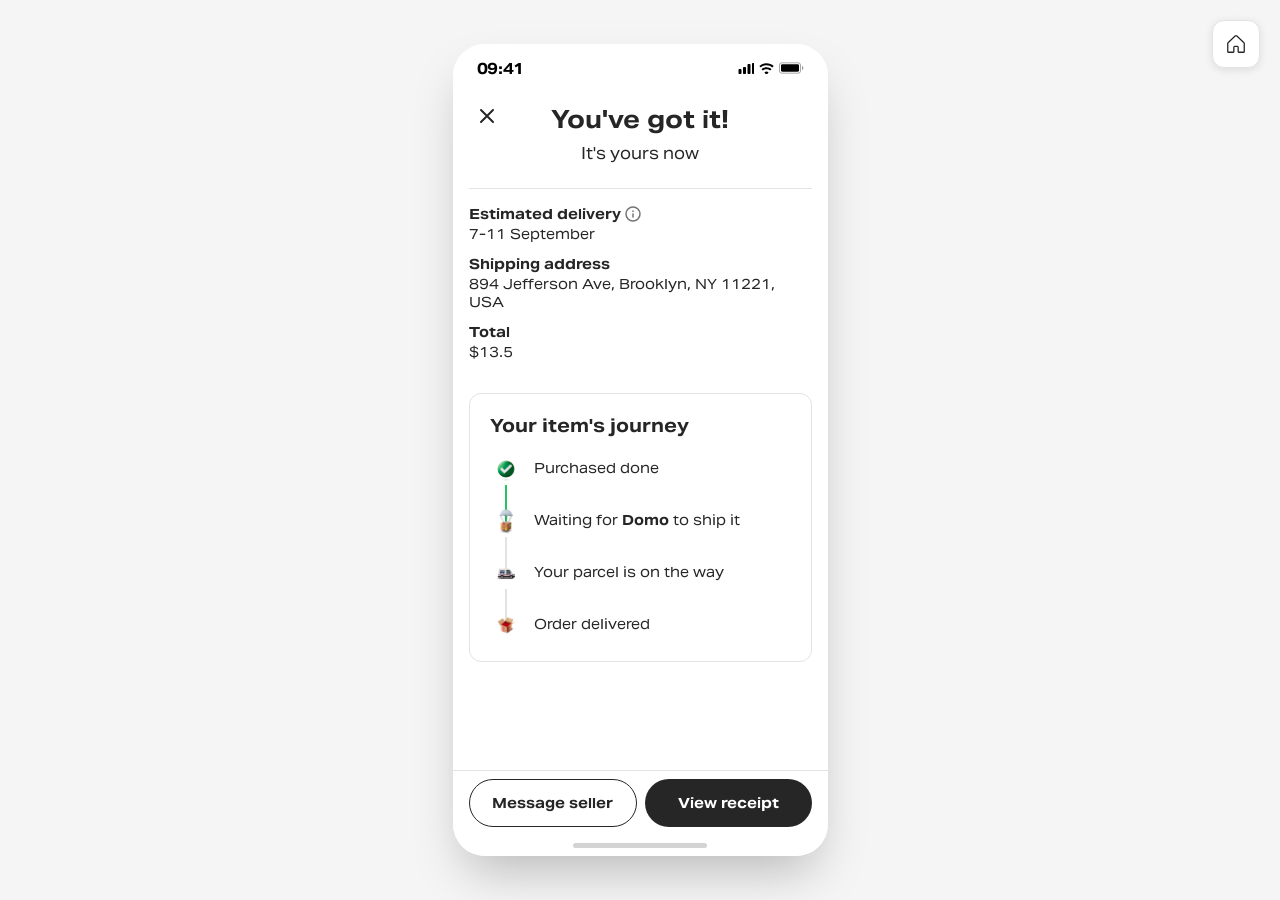
==== prototypes/confirmation.html @ d4b65e2c "Initial commit: Brand Energy prototype showcase - Overview page with Checkout and Likes prototypes -" ====
<!DOCTYPE html>
<html lang="en">
<head>
    <meta charset="UTF-8">
    <meta name="viewport" content="width=device-width, initial-scale=1.0, maximum-scale=1.0, user-scalable=no">
    <title>Order Confirmed - Brand Energy</title>
    <link rel="stylesheet" href="../styles/checkout.css">
    <link rel="stylesheet" href="../styles/confirmation.css">
</head>
<body>
    <!-- Page Navigation (outside prototype) -->
    <a href="../index.html" class="page-home" aria-label="Back to overview">
        <img src="../public/illustrations/Home.svg" alt="Home">
    </a>

    <div class="device-frame">
        <div class="confirmation-screen-page">
            <!-- Status Bar -->
            <div class="status-bar">
                <span class="time">09:41</span>
                <div class="status-icons">
                    <svg class="signal" width="17" height="11" viewBox="0 0 17 11" fill="none">
                        <path fill-rule="evenodd" clip-rule="evenodd" d="M10.5 2C10.5 1.44772 10.9477 1 11.5 1H12.5C13.0523 1 13.5 1.44772 13.5 2V10C13.5 10.5523 13.0523 11 12.5 11H11.5C10.9477 11 10.5 10.5523 10.5 10V2ZM7 4C6.44772 4 6 4.44772 6 5V10C6 10.5523 6.44772 11 7 11H8C8.55228 11 9 10.5523 9 10V5C9 4.44772 8.55228 4 8 4H7ZM1.5 7C1.5 6.44772 1.94772 6 2.5 6H3.5C4.05228 6 4.5 6.44772 4.5 7V10C4.5 10.5523 4.05228 11 3.5 11H2.5C1.94772 11 1.5 10.5523 1.5 10V7ZM16 0C15.4477 0 15 0.447715 15 1V10C15 10.5523 15.4477 11 16 11H17C17.5523 11 18 10.5523 18 10V1C18 0.447715 17.5523 0 17 0H16Z" fill="black"/>
                    </svg>
                    <svg class="wifi" width="15" height="11" viewBox="0 0 15 11" fill="none">
                        <path fill-rule="evenodd" clip-rule="evenodd" d="M7.5 2.24268C9.68547 2.24268 11.6986 3.05823 13.2279 4.41588L14.6421 3.00167C12.7376 1.29326 10.2339 0.242676 7.5 0.242676C4.76614 0.242676 2.26239 1.29326 0.357864 3.00167L1.77208 4.41588C3.30139 3.05823 5.31453 2.24268 7.5 2.24268ZM7.5 6.24268C8.86972 6.24268 10.1205 6.74066 11.0919 7.56611L12.5061 6.1519C11.1602 4.97565 9.41174 4.24268 7.5 4.24268C5.58826 4.24268 3.83981 4.97565 2.49393 6.1519L3.90814 7.56611C4.8795 6.74066 6.13028 6.24268 7.5 6.24268ZM9.62132 9.62132L7.5 11.7426L5.37868 9.62132C6.0052 8.99479 6.86932 8.61396 7.5 8.61396C8.13068 8.61396 8.9948 8.99479 9.62132 9.62132Z" fill="black"/>
                    </svg>
                    <svg class="battery" width="25" height="12" viewBox="0 0 25 12" fill="none">
                        <rect opacity="0.35" x="0.5" y="0.833374" width="21" height="10.3333" rx="2.16667" stroke="black"/>
                        <path opacity="0.4" d="M23 4V8C23.8047 7.66122 24.328 6.87313 24.328 6C24.328 5.12687 23.8047 4.33878 23 4Z" fill="black"/>
                        <rect x="2" y="2.33337" width="18" height="7.33333" rx="1.33333" fill="black"/>
                    </svg>
                </div>
            </div>

            <!-- Close Button -->
            <a href="checkout.html" class="close-btn">
                <svg width="24" height="24" viewBox="0 0 24 24" fill="none">
                    <path d="M18 6L6 18M6 6l12 12" stroke="#262626" stroke-width="2" stroke-linecap="round" stroke-linejoin="round"/>
                </svg>
            </a>

            <!-- Scrollable Content -->
            <div class="confirmation-scroll">
                <!-- Hero Section with Product and Balloons -->
                <div class="hero-section">
                    <!-- Balloons -->
                    <img src="../public/illustrations/red_balloon.png" alt="" class="balloon red-balloon-1">
                    <img src="../public/illustrations/red_balloon.png" alt="" class="balloon red-balloon-2">
                    <img src="../public/illustrations/Depop_balloon.png" alt="" class="balloon depop-balloon">
                    <img src="../public/illustrations/star_balloon.png" alt="" class="balloon star-balloon">
                    <img src="../public/illustrations/red_balloon.png" alt="" class="balloon red-balloon-3">
                    
                    <!-- Animation Container -->
                    <div class="animation-container">
                        <!-- Product Image (gets sucked in) -->
                        <img src="../public/illustrations/Tee.jpg" alt="Vintage Tee" class="product-image">
                        
                        <!-- Box (pops up from bottom, then fades out) -->
                        <img src="../public/illustrations/Box_Tee.png" alt="" class="box-image">
                        
                        <!-- Parachute (fades in, then flies out top) -->
                        <img src="../public/illustrations/shipping_parachute.png" alt="" class="parachute-image">
                    </div>
                </div>

                <!-- Success Message -->
                <div class="success-message">
                    <h1>You've got it!</h1>
                    <p>It's yours now</p>
                </div>

                <!-- Divider -->
                <div class="section-divider"></div>

                <!-- Order Details -->
                <div class="order-details">
                    <div class="detail-row">
                        <span class="detail-label">
                            Estimated delivery
                            <svg width="16" height="16" viewBox="0 0 16 16" fill="none">
                                <circle cx="8" cy="8" r="7" stroke="#747474" stroke-width="1.5"/>
                                <path d="M8 11V8M8 5.5V5" stroke="#747474" stroke-width="1.5" stroke-linecap="round"/>
                            </svg>
                        </span>
                        <span class="detail-value">7-11 September</span>
                    </div>
                    <div class="detail-row">
                        <span class="detail-label">Shipping address</span>
                        <span class="detail-value">894 Jefferson Ave, Brooklyn, NY 11221, USA</span>
                    </div>
                    <div class="detail-row">
                        <span class="detail-label">Total</span>
                        <span class="detail-value">$13.5</span>
                    </div>
                </div>

                <!-- Progress Tracker -->
                <div class="progress-tracker">
                    <h3 class="tracker-title">Your item's journey</h3>
                    <div class="progress-step completed">
                        <div class="step-icon completed">
                            <img src="../public/illustrations/confirm.png" alt="" class="step-img">
                        </div>
                        <div class="step-line"></div>
                        <span class="step-label">Purchased done</span>
                    </div>
                    <div class="progress-step active">
                        <div class="step-icon">
                            <img src="../public/illustrations/shipping_parachute.png" alt="" class="step-img">
                        </div>
                        <div class="step-line"></div>
                        <span class="step-label">Waiting for <strong>Domo</strong> to ship it</span>
                    </div>
                    <div class="progress-step">
                        <div class="step-icon">
                            <img src="../public/illustrations/Van.png" alt="" class="step-img">
                        </div>
                        <div class="step-line"></div>
                        <span class="step-label">Your parcel is on the way</span>
                    </div>
                    <div class="progress-step">
                        <div class="step-icon">
                            <img src="../public/illustrations/Box_Tee.png" alt="" class="step-img">
                        </div>
                        <span class="step-label">Order delivered</span>
                    </div>
                </div>
            </div>

            <!-- Footer with Buttons -->
            <footer class="confirmation-footer">
                <div class="footer-divider"></div>
                <div class="confirmation-actions">
                    <button class="btn-secondary">Message seller</button>
                    <button class="btn-primary">View receipt</button>
                </div>
                <div class="home-indicator"></div>
            </footer>
        </div>
    </div>
</body>
</html>
---- styles/checkout.css ----
@font-face {
    font-family: 'Aktiv Grotesk';
    src: url('../public/fonts/AktivGrotesk_A_Basic_Rg.ttf') format('truetype');
    font-weight: 400;
    font-style: normal;
}

@font-face {
    font-family: 'Aktiv Grotesk';
    src: url('../public/fonts/AktivGrotesk_A_Basic_Bd.ttf') format('truetype');
    font-weight: 700;
    font-style: normal;
}

@font-face {
    font-family: 'Aktiv Grotesk Extended';
    src: url('../public/fonts/AktivGroteskEx_A_Basic_Rg.ttf') format('truetype');
    font-weight: 400;
    font-style: normal;
}

@font-face {
    font-family: 'Aktiv Grotesk Extended';
    src: url('../public/fonts/AktivGroteskEx_A_Basic_Bd.ttf') format('truetype');
    font-weight: 700;
    font-style: normal;
}

:root {
    --color-primary: #262626;
    --color-secondary: #747474;
    --color-tertiary: #43484d;
    --color-background: #ffffff;
    --color-divider: #e3e3e3;
    --color-divider-light: #d7d7d7;
    --color-border: #acacac;
    --color-red: #ff2300;
    --font-family: 'Aktiv Grotesk Extended', 'Aktiv Grotesk', -apple-system, BlinkMacSystemFont, sans-serif;
    --radius-sm: 8px;
    --radius-md: 32px;
}

* {
    margin: 0;
    padding: 0;
    box-sizing: border-box;
}

body {
    font-family: var(--font-family);
    background: #f5f5f5;
    min-height: 100vh;
    display: flex;
    align-items: center;
    justify-content: center;
    padding: 20px;
}

.device-frame {
    width: 375px;
    max-width: 100%;
    background: var(--color-background);
    border-radius: var(--radius-md);
    overflow: hidden;
    box-shadow: 0 25px 50px -12px rgba(0, 0, 0, 0.25);
}

.checkout-screen {
    display: flex;
    flex-direction: column;
    min-height: 812px;
    max-height: 90vh;
    position: relative;
}

/* Status Bar */
.status-bar {
    display: flex;
    justify-content: space-between;
    align-items: center;
    padding: 14px 24px 10px 24px;
    height: 44px;
    background: var(--color-background);
}

.time {
    font-size: 15px;
    font-weight: 600;
    letter-spacing: -0.3px;
}

.status-icons {
    display: flex;
    align-items: center;
    gap: 5px;
}

/* Navigation Bar */
.nav-bar {
    display: flex;
    align-items: center;
    justify-content: space-between;
    padding: 0 10px;
    height: 45px;
    background: var(--color-background);
    border-bottom: 1px solid var(--color-divider-light);
}

.nav-back {
    display: flex;
    align-items: center;
    justify-content: center;
    width: 44px;
    height: 44px;
    background: none;
    border: none;
    cursor: pointer;
    color: var(--color-primary);
}

.nav-title {
    font-size: 18px;
    font-weight: 700;
    color: var(--color-primary);
    letter-spacing: 0.02em;
    position: absolute;
    left: 50%;
    transform: translateX(-50%);
}

.nav-spacer {
    width: 44px;
}

/* Page navigation (outside prototype) */
.page-home {
    position: fixed;
    top: 20px;
    right: 20px;
    width: 48px;
    height: 48px;
    background: #ffffff;
    border: 1px solid #e3e3e3;
    border-radius: 12px;
    display: flex;
    align-items: center;
    justify-content: center;
    text-decoration: none;
    box-shadow: 0 2px 8px rgba(0, 0, 0, 0.1);
    transition: all 0.2s ease;
    z-index: 1000;
}

.page-home:hover {
    background: #f5f5f5;
    transform: translateY(-2px);
    box-shadow: 0 4px 12px rgba(0, 0, 0, 0.15);
}

.page-home img {
    width: 24px;
    height: 24px;
    object-fit: contain;
}

/* Scrollable Content */
.checkout-content {
    flex: 1;
    overflow-y: auto;
    padding-bottom: 260px;
}

/* Product Section */
.product-section {
    padding: 12px 16px 24px;
}

.product-card {
    display: flex;
    gap: 8px;
    align-items: center;
}

.product-image {
    width: 104px;
    height: 104px;
    border-radius: 8px;
    object-fit: cover;
    flex-shrink: 0;
}

.product-info {
    display: flex;
    flex-direction: column;
    gap: 8px;
}

.product-content {
    display: flex;
    flex-direction: column;
    gap: 6px;
}

.product-name {
    font-size: 14px;
    font-weight: 400;
    line-height: 1.5;
    color: var(--color-primary);
    letter-spacing: 0.01em;
    line-height: 1.5;
}

.product-variant {
    font-size: 10px;
    color: #747474;
    letter-spacing: 0.01em;
    line-height: 1.5;
}

.product-price {
    font-size: 14px;
    font-weight: 700;
    color: var(--color-primary);
    letter-spacing: 0.01em;
    line-height: 1.4;
    margin-top: 2px;
}

/* Section Styles */
.section-divider {
    height: 4px;
    background: var(--color-divider);
}

.section-title {
    font-size: 18px;
    font-weight: 700;
    color: var(--color-primary);
    padding: 16px 16px 12px;
    letter-spacing: 0.02em;
    line-height: 1.33;
}

/* Shipping Section */
.shipping-section {
    padding-bottom: 24px;
}

.address-card {
    display: flex;
    align-items: center;
    gap: 16px;
    margin: 0 16px;
    padding: 16px;
    background: var(--color-background);
    border: 1px solid var(--color-border);
    border-radius: var(--radius-sm);
    cursor: pointer;
    width: calc(100% - 32px);
    text-align: left;
}

.address-content {
    flex: 1;
    display: flex;
    flex-direction: column;
    gap: 8px;
}

.address-name {
    font-size: 14px;
    font-weight: 700;
    color: var(--color-primary);
    letter-spacing: 0.01em;
    line-height: 1.4;
}

.address-line {
    font-size: 14px;
    font-weight: 400;
    color: var(--color-primary);
    letter-spacing: 0.01em;
    line-height: 1.4;
}

.chevron {
    flex-shrink: 0;
}

/* Payment Section */
.payment-section {
    padding-bottom: 24px;
}

.payment-card {
    display: flex;
    align-items: center;
    gap: 16px;
    margin: 0 16px;
    padding: 16px;
    background: var(--color-background);
    border: 1px solid var(--color-border);
    border-radius: var(--radius-sm);
    cursor: pointer;
    width: calc(100% - 32px);
    text-align: left;
}

.payment-method-icon {
    width: 32px;
    height: 24px;
    border: 0.75px solid var(--color-secondary);
    border-radius: 3px;
    display: flex;
    align-items: center;
    justify-content: center;
    background: var(--color-background);
    overflow: hidden;
}

.payment-method-icon img {
    width: 80%;
    height: auto;
}

.payment-content {
    flex: 1;
    display: flex;
    flex-direction: column;
    gap: 4px;
}

.payment-name {
    font-size: 14px;
    font-weight: 700;
    color: var(--color-primary);
    letter-spacing: 0.01em;
    line-height: 1.4;
}

.payment-detail {
    font-size: 12px;
    font-weight: 400;
    color: var(--color-secondary);
    line-height: 1.33;
}

/* Summary Section */
.summary-section .section-title {
    padding-bottom: 0;
}

.price-rows {
    padding: 0 16px;
}

.price-row {
    display: flex;
    justify-content: space-between;
    align-items: center;
    padding: 8px 0;
    font-size: 12px;
    color: var(--color-primary);
    letter-spacing: 0.01em;
    line-height: 1.5;
}

.price-row.total {
    font-weight: 700;
}

.with-help {
    display: flex;
    align-items: center;
    gap: 4px;
}

.help-icon {
    background: none;
    border: none;
    padding: 0;
    cursor: pointer;
    display: flex;
    align-items: center;
    justify-content: center;
}

.price-divider {
    height: 0.5px;
    background: var(--color-divider-light);
    margin: 0;
}

/* Footer */
.checkout-footer {
    position: fixed;
    bottom: 0;
    left: 50%;
    transform: translateX(-50%);
    width: 375px;
    max-width: 100%;
    background: var(--color-background);
    display: flex;
    flex-direction: column;
    align-items: center;
    gap: 12px;
    padding-top: 0;
    z-index: 100;
}

.footer-divider {
    width: 100%;
    height: 1px;
    background: var(--color-divider);
}

.footer-total {
    display: flex;
    justify-content: space-between;
    width: 100%;
    padding: 0 16px;
    font-size: 12px;
    color: var(--color-tertiary);
    letter-spacing: 0.01em;
    line-height: 1.5;
}

.pay-button {
    width: calc(100% - 32px);
    padding: 16px;
    background: var(--color-primary);
    color: var(--color-background);
    border: none;
    border-radius: 100px;
    font-size: 16px;
    font-weight: 600;
    cursor: pointer;
    transition: opacity 0.2s;
    display: flex;
    align-items: center;
    justify-content: center;
}

.pay-button:hover {
    opacity: 0.9;
}

.pay-button:disabled {
    opacity: 0.7;
    cursor: not-allowed;
}

.btn-loading {
    display: flex;
    align-items: center;
    gap: 8px;
}

.spinner {
    animation: spin 1s linear infinite;
}

@keyframes spin {
    from { transform: rotate(0deg); }
    to { transform: rotate(360deg); }
}

.stripe-notice {
    font-size: 12px;
    color: var(--color-tertiary);
    letter-spacing: 0.01em;
    line-height: 1.5;
    text-align: center;
}

.payment-methods {
    display: flex;
    gap: 12px;
    justify-content: center;
}

.payment-icon {
    width: 32px;
    height: 24px;
    border: 0.75px solid var(--color-secondary);
    border-radius: 3px;
    display: flex;
    align-items: center;
    justify-content: center;
    background: var(--color-background);
    overflow: hidden;
}

.payment-icon img {
    width: 100%;
    height: 100%;
    object-fit: cover;
    border-radius: 2px;
}

.payment-method-icon img {
    width: 100%;
    height: 100%;
    object-fit: cover;
    border-radius: 2px;
}

.home-indicator {
    width: 134px;
    height: 5px;
    background: var(--color-primary);
    border-radius: 100px;
    margin: 8px 0 8px;
    opacity: 0.2;
}

/* Confirmation Screen Page */
.confirmation-screen-page {
    display: flex;
    flex-direction: column;
    min-height: 812px;
    max-height: 90vh;
    position: relative;
    overflow: hidden;
}


/* Close button in nav */
.close-btn-nav {
    display: flex;
    align-items: center;
    justify-content: center;
    width: 44px;
    height: 44px;
    text-decoration: none;
}

/* Confirmation content */
.confirmation-content {
    flex: 1;
    display: flex;
    flex-direction: column;
    align-items: center;
    padding-top: 20px;
    z-index: 5;
}

/* Animation Container */
.product-box-stack {
    position: relative;
    width: 250px;
    height: 320px;
    display: flex;
    align-items: center;
    justify-content: center;
    z-index: 5;
}

/* Product drops in from top (confirmation page only) */
.animation-container .product-image {
    position: absolute;
    width: 140px;
    height: 180px;
    object-fit: cover;
    border-radius: 12px;
    z-index: 2;
    top: 20px;
    opacity: 0;
    transform: translateY(-200px);
    animation: productDrop 0.8s cubic-bezier(0.34, 1.56, 0.64, 1) forwards 0.2s,
               productSuckedIn 0.6s ease-in forwards 3s;
}

/* Box pops up from bottom */
.box-image {
    position: absolute;
    width: 180px;
    height: auto;
    bottom: 0;
    z-index: 3;
    opacity: 0;
    transform: translateY(150px) scale(0.8);
    animation: boxPopUp 0.7s cubic-bezier(0.34, 1.56, 0.64, 1) forwards 2s,
               boxShake 0.3s ease-in-out 3.5s;
}

/* Balloons */
.balloon {
    position: absolute;
    pointer-events: none;
    z-index: 1;
    opacity: 0;
}

.red-balloon {
    width: 80px;
    height: auto;
    top: 100px;
    left: -10px;
    transform: translateY(50px);
    animation: balloonAppear 0.6s ease-out forwards 0.8s,
               balloonFloatLeft 3s ease-in-out infinite 1.4s;
}

.depop-balloon {
    width: 90px;
    height: auto;
    top: 60px;
    right: -10px;
    transform: translateY(50px);
    animation: balloonAppear 0.6s ease-out forwards 1s,
               balloonFloatRight 3.5s ease-in-out infinite 1.6s;
}

.star-balloon {
    width: 70px;
    height: auto;
    top: 200px;
    right: 10px;
    transform: translateY(50px);
    animation: balloonAppear 0.6s ease-out forwards 1.2s,
               balloonFloatRight 2.8s ease-in-out infinite 1.8s;
}

/* Animation: Product drops in */
@keyframes productDrop {
    0% {
        opacity: 0;
        transform: translateY(-200px) rotate(-10deg);
    }
    60% {
        opacity: 1;
        transform: translateY(20px) rotate(5deg);
    }
    80% {
        transform: translateY(-10px) rotate(-3deg);
    }
    100% {
        opacity: 1;
        transform: translateY(0) rotate(0deg);
    }
}

/* Animation: Product gets sucked into box */
@keyframes productSuckedIn {
    0% {
        transform: translateY(0) scale(1);
        opacity: 1;
    }
    30% {
        transform: translateY(20px) scale(1.05);
        opacity: 1;
    }
    60% {
        transform: translateY(80px) scale(0.6);
        opacity: 1;
    }
    100% {
        transform: translateY(140px) scale(0);
        opacity: 0;
    }
}

/* Animation: Box pops up */
@keyframes boxPopUp {
    0% {
        opacity: 0;
        transform: translateY(150px) scale(0.8);
    }
    60% {
        opacity: 1;
        transform: translateY(-20px) scale(1.05);
    }
    80% {
        transform: translateY(10px) scale(0.98);
    }
    100% {
        opacity: 1;
        transform: translateY(0) scale(1);
    }
}

/* Animation: Box shakes when product goes in */
@keyframes boxShake {
    0%, 100% {
        transform: translateY(0) rotate(0deg);
    }
    25% {
        transform: translateY(-5px) rotate(-2deg);
    }
    50% {
        transform: translateY(0) rotate(2deg);
    }
    75% {
        transform: translateY(-3px) rotate(-1deg);
    }
}

/* Animation: Balloons appear */
@keyframes balloonAppear {
    0% {
        opacity: 0;
        transform: translateY(50px) scale(0.5);
    }
    100% {
        opacity: 1;
        transform: translateY(0) scale(1);
    }
}

/* Animation: Balloon float left side */
@keyframes balloonFloatLeft {
    0%, 100% {
        transform: translateY(0) translateX(0) rotate(-5deg);
    }
    33% {
        transform: translateY(-15px) translateX(10px) rotate(3deg);
    }
    66% {
        transform: translateY(5px) translateX(-5px) rotate(-3deg);
    }
}

/* Animation: Balloon float right side */
@keyframes balloonFloatRight {
    0%, 100% {
        transform: translateY(0) translateX(0) rotate(5deg);
    }
    33% {
        transform: translateY(-12px) translateX(-8px) rotate(-3deg);
    }
    66% {
        transform: translateY(8px) translateX(5px) rotate(3deg);
    }
}

/* Success message */
.confirmation-message {
    text-align: center;
    margin-top: 24px;
    z-index: 5;
    opacity: 0;
    transform: translateY(20px);
    animation: messageReveal 0.6s ease-out forwards 3.8s;
}

@keyframes messageReveal {
    0% {
        opacity: 0;
        transform: translateY(20px);
    }
    100% {
        opacity: 1;
        transform: translateY(0);
    }
}

.confirmation-message h2 {
    font-family: 'Aktiv Grotesk Extended', sans-serif;
    font-size: 24px;
    font-weight: 700;
    color: var(--color-primary);
    line-height: 36px;
    letter-spacing: 0.03em;
}

.confirmation-message p {
    font-family: 'Aktiv Grotesk Extended', sans-serif;
    font-size: 16px;
    font-weight: 400;
    color: var(--color-primary);
    line-height: 24px;
    margin-top: 8px;
}

/* Confirmation footer */
.confirmation-footer {
    position: absolute;
    bottom: 0;
    left: 0;
    right: 0;
    background: var(--color-background);
    z-index: 10;
}

/* Action buttons */
.confirmation-actions {
    display: flex;
    gap: 8px;
    padding: 8px 16px;
}

.btn-secondary {
    flex: 1;
    padding: 16px;
    background: var(--color-background);
    color: var(--color-primary);
    border: 1px solid var(--color-primary);
    border-radius: 100px;
    font-family: var(--font-family);
    font-size: 14px;
    font-weight: 600;
    cursor: pointer;
    transition: background 0.2s;
}

.btn-secondary:hover {
    background: #f5f5f5;
}

.btn-primary {
    flex: 1;
    padding: 16px;
    background: var(--color-primary);
    color: var(--color-background);
    border: none;
    border-radius: 100px;
    font-family: var(--font-family);
    font-size: 14px;
    font-weight: 600;
    cursor: pointer;
    transition: opacity 0.2s;
}

.btn-primary:hover {
    opacity: 0.9;
}

.confirmation-footer .home-indicator {
    margin: 8px auto;
}

/* Responsive */
@media (max-width: 400px) {
    .device-frame {
        border-radius: 0;
    }
    
    .checkout-screen {
        min-height: 100vh;
        max-height: none;
    }
    
    .checkout-footer {
        width: 100%;
    }
}
---- styles/confirmation.css ----
/* Confirmation Page Specific Styles */

.confirmation-screen-page {
    display: flex;
    flex-direction: column;
    height: 812px;
    max-height: 90vh;
    position: relative;
    overflow: hidden;
}

/* Close Button */
.close-btn {
    position: absolute;
    top: 54px;
    left: 16px;
    width: 36px;
    height: 36px;
    display: flex;
    align-items: center;
    justify-content: center;
    z-index: 10;
    text-decoration: none;
}

/* Scrollable Content */
.confirmation-scroll {
    flex: 1;
    overflow-y: auto;
    padding-bottom: 120px;
    scroll-behavior: smooth;
}

/* Hero Section */
.hero-section {
    position: relative;
    display: flex;
    justify-content: center;
    align-items: center;
    padding: 20px 16px 24px;
    min-height: 300px;
    overflow: hidden;
    animation: heroCollapse 1.6s ease-out forwards 5.2s;
}

@keyframes heroCollapse {
    0% {
        min-height: 300px;
        padding: 20px 16px 24px;
    }
    100% {
        min-height: 0;
        max-height: 0;
        padding: 0;
        margin: 0;
    }
}

/* Animation Container */
.animation-container {
    position: relative;
    width: 200px;
    height: 280px;
    display: flex;
    flex-direction: column;
    align-items: center;
    justify-content: center;
    z-index: 5;
}

/* Product Image - appears first, then gets sucked into box */
.animation-container .product-image {
    position: absolute;
    width: 140px;
    height: 180px;
    object-fit: cover;
    border-radius: 12px;
    box-shadow: 0 4px 20px rgba(0, 0, 0, 0.15);
    z-index: 2;
    top: 20px;
    opacity: 0;
    transform: scale(0.5);
    animation: productAppear 0.6s cubic-bezier(0.34, 1.56, 0.64, 1) forwards 0.2s,
               productSuckIn 0.8s ease-in forwards 2.5s;
}

/* Box - pops up from bottom, shakes, then fades out */
.box-image {
    position: absolute;
    width: 180px;
    height: auto;
    bottom: 0;
    z-index: 3;
    opacity: 0;
    transform: translateY(150px);
    animation: boxPopUp 0.8s cubic-bezier(0.34, 1.56, 0.64, 1) forwards 1.5s,
               boxShake 0.5s ease-in-out forwards 3.2s,
               boxFadeOut 0.5s ease-out forwards 4s;
}

/* Parachute - fades in where box was, then flies out top */
.parachute-image {
    position: absolute;
    width: 160px;
    height: auto;
    bottom: 20px;
    z-index: 4;
    opacity: 0;
    transform: translateY(0);
    animation: parachuteFadeIn 0.5s ease-out forwards 4s,
               parachuteFlyOut 1.2s cubic-bezier(0.4, 0, 0.2, 1) forwards 4.8s;
}

/* Animation: Product appears */
@keyframes productAppear {
    0% {
        opacity: 0;
        transform: scale(0.5) translateY(-30px);
    }
    70% {
        opacity: 1;
        transform: scale(1.08) translateY(5px);
    }
    100% {
        opacity: 1;
        transform: scale(1) translateY(0);
    }
}

/* Animation: Product gets sucked into box */
@keyframes productSuckIn {
    0% {
        transform: translateY(0) scale(1);
        opacity: 1;
    }
    15% {
        transform: translateY(-10px) scale(1.05);
        opacity: 1;
    }
    40% {
        transform: translateY(40px) scale(0.8);
        opacity: 1;
    }
    70% {
        transform: translateY(80px) scale(0.4);
        opacity: 0.9;
    }
    100% {
        transform: translateY(120px) scale(0);
        opacity: 0;
    }
}

/* Animation: Box pops up from bottom */
@keyframes boxPopUp {
    0% {
        opacity: 0;
        transform: translateY(150px) scale(0.7);
    }
    50% {
        opacity: 1;
        transform: translateY(-20px) scale(1.08);
    }
    70% {
        transform: translateY(8px) scale(0.96);
    }
    85% {
        transform: translateY(-4px) scale(1.02);
    }
    100% {
        opacity: 1;
        transform: translateY(0) scale(1);
    }
}

/* Animation: Box shakes when product goes in */
@keyframes boxShake {
    0%, 100% {
        transform: translateY(0) rotate(0deg);
    }
    15% {
        transform: translateY(-10px) rotate(-4deg);
    }
    30% {
        transform: translateY(0) rotate(4deg);
    }
    45% {
        transform: translateY(-6px) rotate(-3deg);
    }
    60% {
        transform: translateY(0) rotate(2deg);
    }
    75% {
        transform: translateY(-3px) rotate(-1deg);
    }
}

/* Animation: Box fades out */
@keyframes boxFadeOut {
    0% {
        opacity: 1;
        transform: translateY(0) scale(1);
    }
    100% {
        opacity: 0;
        transform: translateY(0) scale(0.8);
    }
}

/* Animation: Parachute fades in */
@keyframes parachuteFadeIn {
    0% {
        opacity: 0;
        transform: translateY(20px) scale(0.8);
    }
    100% {
        opacity: 1;
        transform: translateY(0) scale(1);
    }
}

/* Animation: Parachute flies out the top */
@keyframes parachuteFlyOut {
    0% {
        opacity: 1;
        transform: translateY(0) scale(1);
    }
    20% {
        opacity: 1;
        transform: translateY(10px) scale(1.05);
    }
    100% {
        opacity: 0;
        transform: translateY(-600px) scale(0.6) rotate(-10deg);
    }
}

/* Balloons Positioning - Extra Big */
.balloon {
    position: absolute;
    pointer-events: none;
}

.red-balloon-1 {
    width: 180px;
    height: auto;
    top: 10px;
    left: -50px;
    transform: rotate(-15deg);
}

.red-balloon-2 {
    width: 160px;
    height: auto;
    top: 150px;
    left: -60px;
    transform: rotate(10deg);
}

.depop-balloon {
    width: 170px;
    height: auto;
    top: 200px;
    left: -10px;
}

.star-balloon {
    width: 160px;
    height: auto;
    top: -40px;
    left: 50%;
    transform: translateX(-50%);
}

.red-balloon-3 {
    width: 190px;
    height: auto;
    top: 50px;
    right: -60px;
    transform: rotate(15deg);
}

/* Success Message */
.success-message {
    text-align: center;
    padding: 16px 16px 24px;
}

.success-message h1 {
    font-family: 'Aktiv Grotesk Extended', sans-serif;
    font-size: 24px;
    font-weight: 700;
    color: #262626;
    line-height: 1.3;
    margin-bottom: 8px;
}

.success-message p {
    font-family: 'Aktiv Grotesk Extended', sans-serif;
    font-size: 16px;
    font-weight: 400;
    color: #262626;
}

/* Section Divider */
.section-divider {
    height: 1px;
    background: #e3e3e3;
    margin: 0 16px;
}

/* Order Details */
.order-details {
    padding: 16px;
}


.detail-row {
    display: flex;
    flex-direction: column;
    margin-bottom: 12px;
}

.detail-row:last-child {
    margin-bottom: 0;
}

.detail-label {
    font-family: 'Aktiv Grotesk Extended', sans-serif;
    font-size: 14px;
    font-weight: 700;
    color: #262626;
    display: flex;
    align-items: center;
    gap: 4px;
    margin-bottom: 2px;
}

.detail-value {
    font-family: 'Aktiv Grotesk Extended', sans-serif;
    font-size: 14px;
    font-weight: 400;
    color: #262626;
}

/* Progress Tracker */
.progress-tracker {
    margin: 16px;
    padding: 20px;
    background: #ffffff;
    border: 1px solid #e3e3e3;
    border-radius: 12px;
}

.tracker-title {
    font-family: 'Aktiv Grotesk Extended', sans-serif;
    font-size: 18px;
    font-weight: 700;
    color: #262626;
    margin: 0 0 16px 0;
}

.progress-step {
    display: flex;
    align-items: flex-start;
    gap: 12px;
    position: relative;
    padding-bottom: 20px;
}

.progress-step:last-child {
    padding-bottom: 0;
}

.progress-step:last-child .step-line {
    display: none;
}

.step-icon {
    width: 32px;
    height: 32px;
    display: flex;
    align-items: center;
    justify-content: center;
    flex-shrink: 0;
    position: relative;
    z-index: 2;
}

.step-icon svg {
    width: 24px;
    height: 24px;
}

.step-img {
    width: 28px;
    height: 28px;
    object-fit: contain;
}

.step-line {
    position: absolute;
    left: 15px;
    top: 32px;
    width: 2px;
    height: calc(100% - 12px);
    background: #e3e3e3;
}

.progress-step.completed .step-line {
    background: #22c55e;
}

.step-label {
    font-family: 'Aktiv Grotesk Extended', sans-serif;
    font-size: 14px;
    font-weight: 400;
    color: #262626;
    padding-top: 6px;
}

.step-label strong {
    font-weight: 700;
}

/* Footer */
.confirmation-footer {
    position: absolute;
    bottom: 0;
    left: 0;
    right: 0;
    background: #ffffff;
    z-index: 10;
}

.confirmation-actions {
    display: flex;
    gap: 8px;
    padding: 8px 16px;
}

.btn-secondary {
    flex: 1;
    padding: 14px 16px;
    background: #ffffff;
    color: #262626;
    border: 1px solid #262626;
    border-radius: 100px;
    font-family: 'Aktiv Grotesk Extended', sans-serif;
    font-size: 14px;
    font-weight: 600;
    cursor: pointer;
    transition: background 0.2s;
}

.btn-secondary:hover {
    background: #f5f5f5;
}

.btn-primary {
    flex: 1;
    padding: 14px 16px;
    background: #262626;
    color: #ffffff;
    border: none;
    border-radius: 100px;
    font-family: 'Aktiv Grotesk Extended', sans-serif;
    font-size: 14px;
    font-weight: 600;
    cursor: pointer;
    transition: opacity 0.2s;
}

.btn-primary:hover {
    opacity: 0.9;
}

.confirmation-footer .home-indicator {
    width: 134px;
    height: 5px;
    background: #262626;
    border-radius: 100px;
    margin: 8px auto;
    opacity: 0.2;
}

/* Balloon Animations - appear with product, then fly out */
.balloon {
    opacity: 0;
    animation: balloonAppear 0.6s cubic-bezier(0.34, 1.56, 0.64, 1) forwards,
               balloonFloat 4s ease-in-out 3,
               balloonFlyOut 1s ease-in forwards;
}

.red-balloon-1 {
    animation-delay: 0.1s, 0.7s, 4.6s;
    --rotate: -15deg;
    --flyX: -100px;
}

.red-balloon-2 {
    animation-delay: 0.3s, 0.9s, 4.8s;
    --rotate: 10deg;
    --flyX: -150px;
}

.depop-balloon {
    animation-delay: 0.25s, 0.85s, 5s;
    --rotate: 0deg;
    --flyX: -80px;
}

.star-balloon {
    animation-delay: 0.15s, 0.75s, 4.5s;
    --rotate: 0deg;
    --flyX: 50px;
}

.red-balloon-3 {
    animation-delay: 0.2s, 0.8s, 4.7s;
    --rotate: 15deg;
    --flyX: 120px;
}

@keyframes balloonAppear {
    0% {
        opacity: 0;
        transform: translateY(60px) scale(0.3) rotate(var(--rotate, 0deg));
    }
    60% {
        opacity: 1;
        transform: translateY(-10px) scale(1.1) rotate(var(--rotate, 0deg));
    }
    100% {
        opacity: 1;
        transform: translateY(0) scale(1) rotate(var(--rotate, 0deg));
    }
}

@keyframes balloonFloat {
    0%, 100% {
        transform: translateY(0) rotate(var(--rotate, 0deg));
    }
    25% {
        transform: translateY(-15px) rotate(calc(var(--rotate, 0deg) + 8deg));
    }
    50% {
        transform: translateY(-5px) rotate(calc(var(--rotate, 0deg) - 5deg));
    }
    75% {
        transform: translateY(-18px) rotate(calc(var(--rotate, 0deg) + 3deg));
    }
}

@keyframes balloonFlyOut {
    0% {
        opacity: 1;
        transform: translateY(0) translateX(0) rotate(var(--rotate, 0deg));
    }
    100% {
        opacity: 0;
        transform: translateY(-700px) translateX(var(--flyX, 0px)) rotate(calc(var(--rotate, 0deg) + 20deg));
    }
}
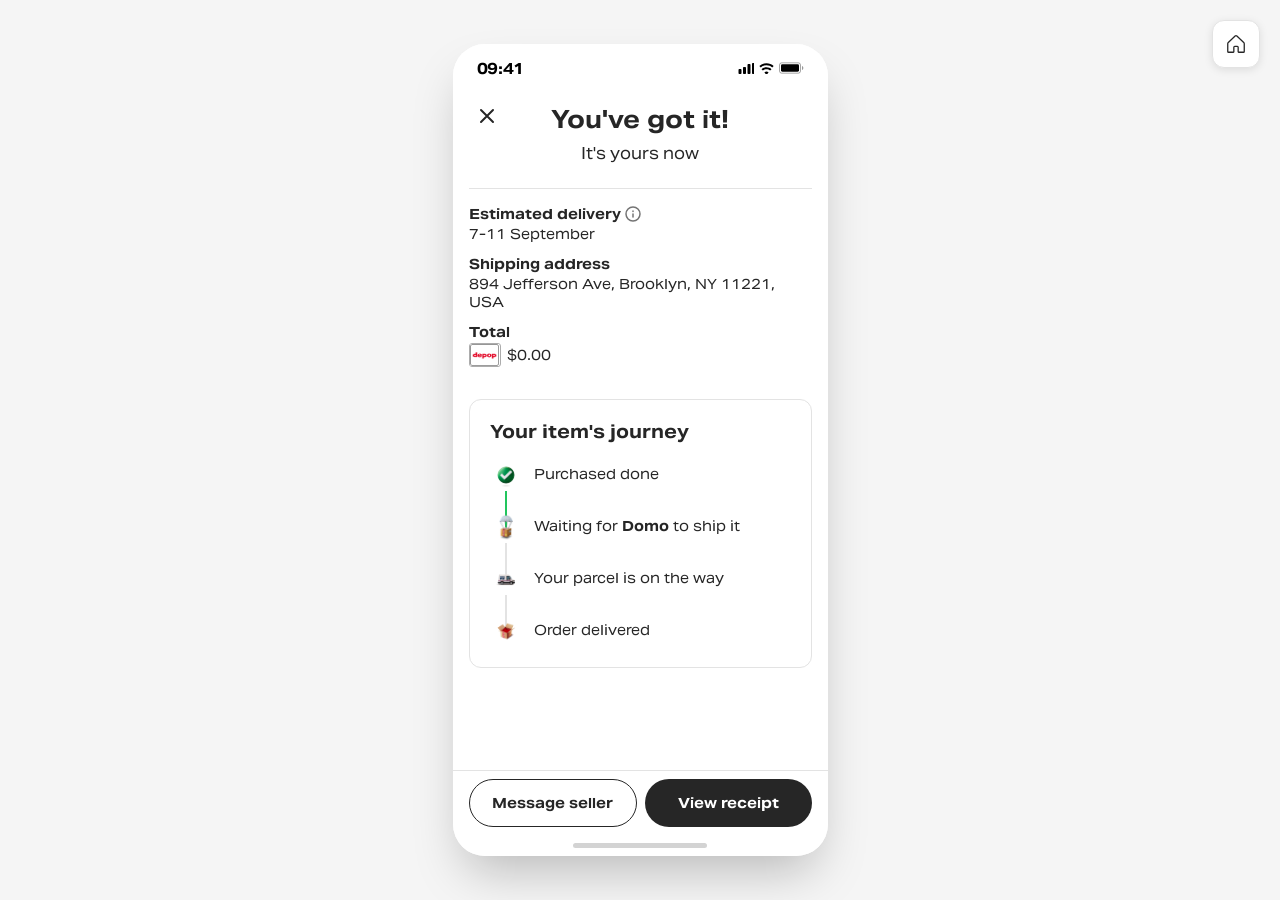
==== commit 5bb04464: "Update confirmation screen total with Depop Balance icon - Changed total to $0.00 - Added Depop Bala" ====
--- a/prototypes/confirmation.html
+++ b/prototypes/confirmation.html
@@ -91,7 +91,10 @@
                     </div>
                     <div class="detail-row">
                         <span class="detail-label">Total</span>
-                        <span class="detail-value">$13.5</span>
+                        <span class="detail-value detail-with-icon">
+                            <img src="../public/illustrations/Depop_Balance.jpg" alt="Depop Balance" class="detail-icon">
+                            $0.00
+                        </span>
                     </div>
                 </div>
 
--- a/styles/confirmation.css
+++ b/styles/confirmation.css
@@ -343,6 +343,20 @@
     color: #262626;
 }
 
+.detail-value.detail-with-icon {
+    display: flex;
+    align-items: center;
+    gap: 6px;
+}
+
+.detail-icon {
+    width: 32px;
+    height: 24px;
+    border-radius: 3px;
+    object-fit: contain;
+    border: 0.75px solid #acacac;
+}
+
 /* Progress Tracker */
 .progress-tracker {
     margin: 16px;
